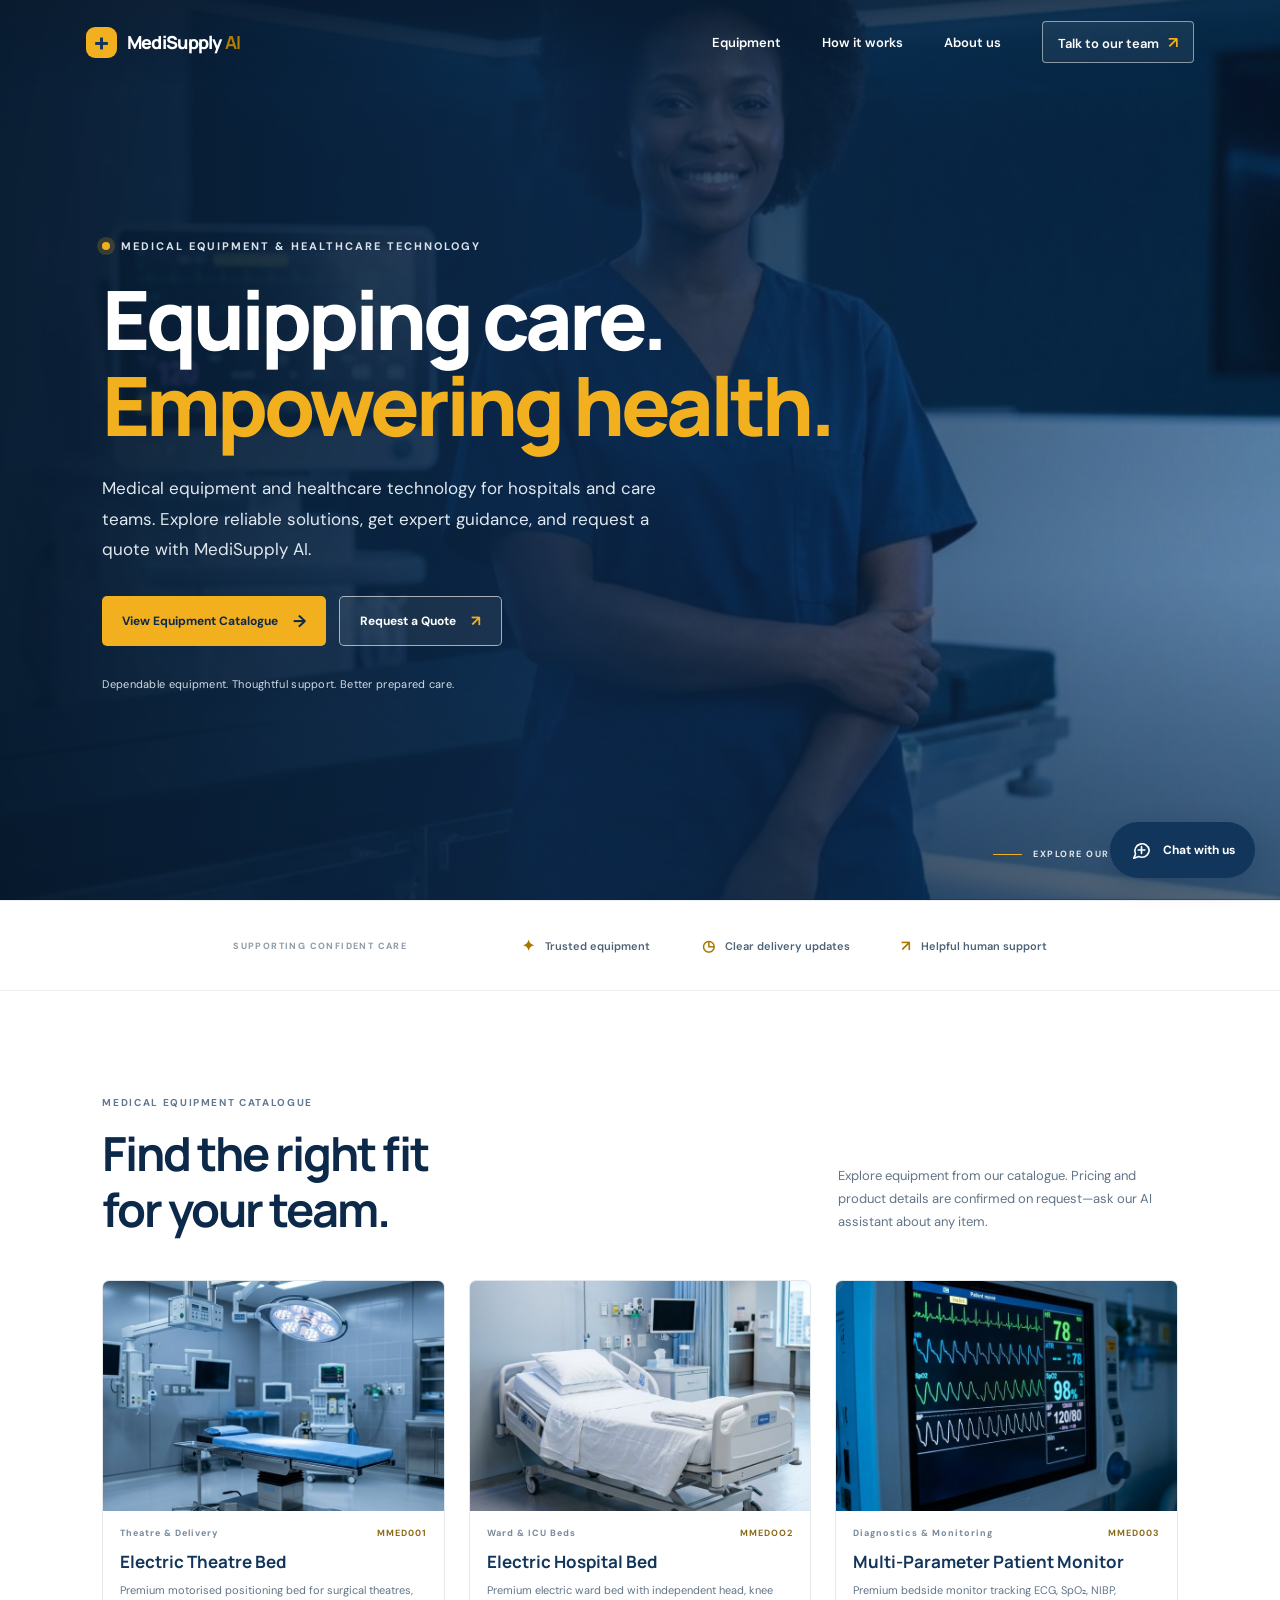
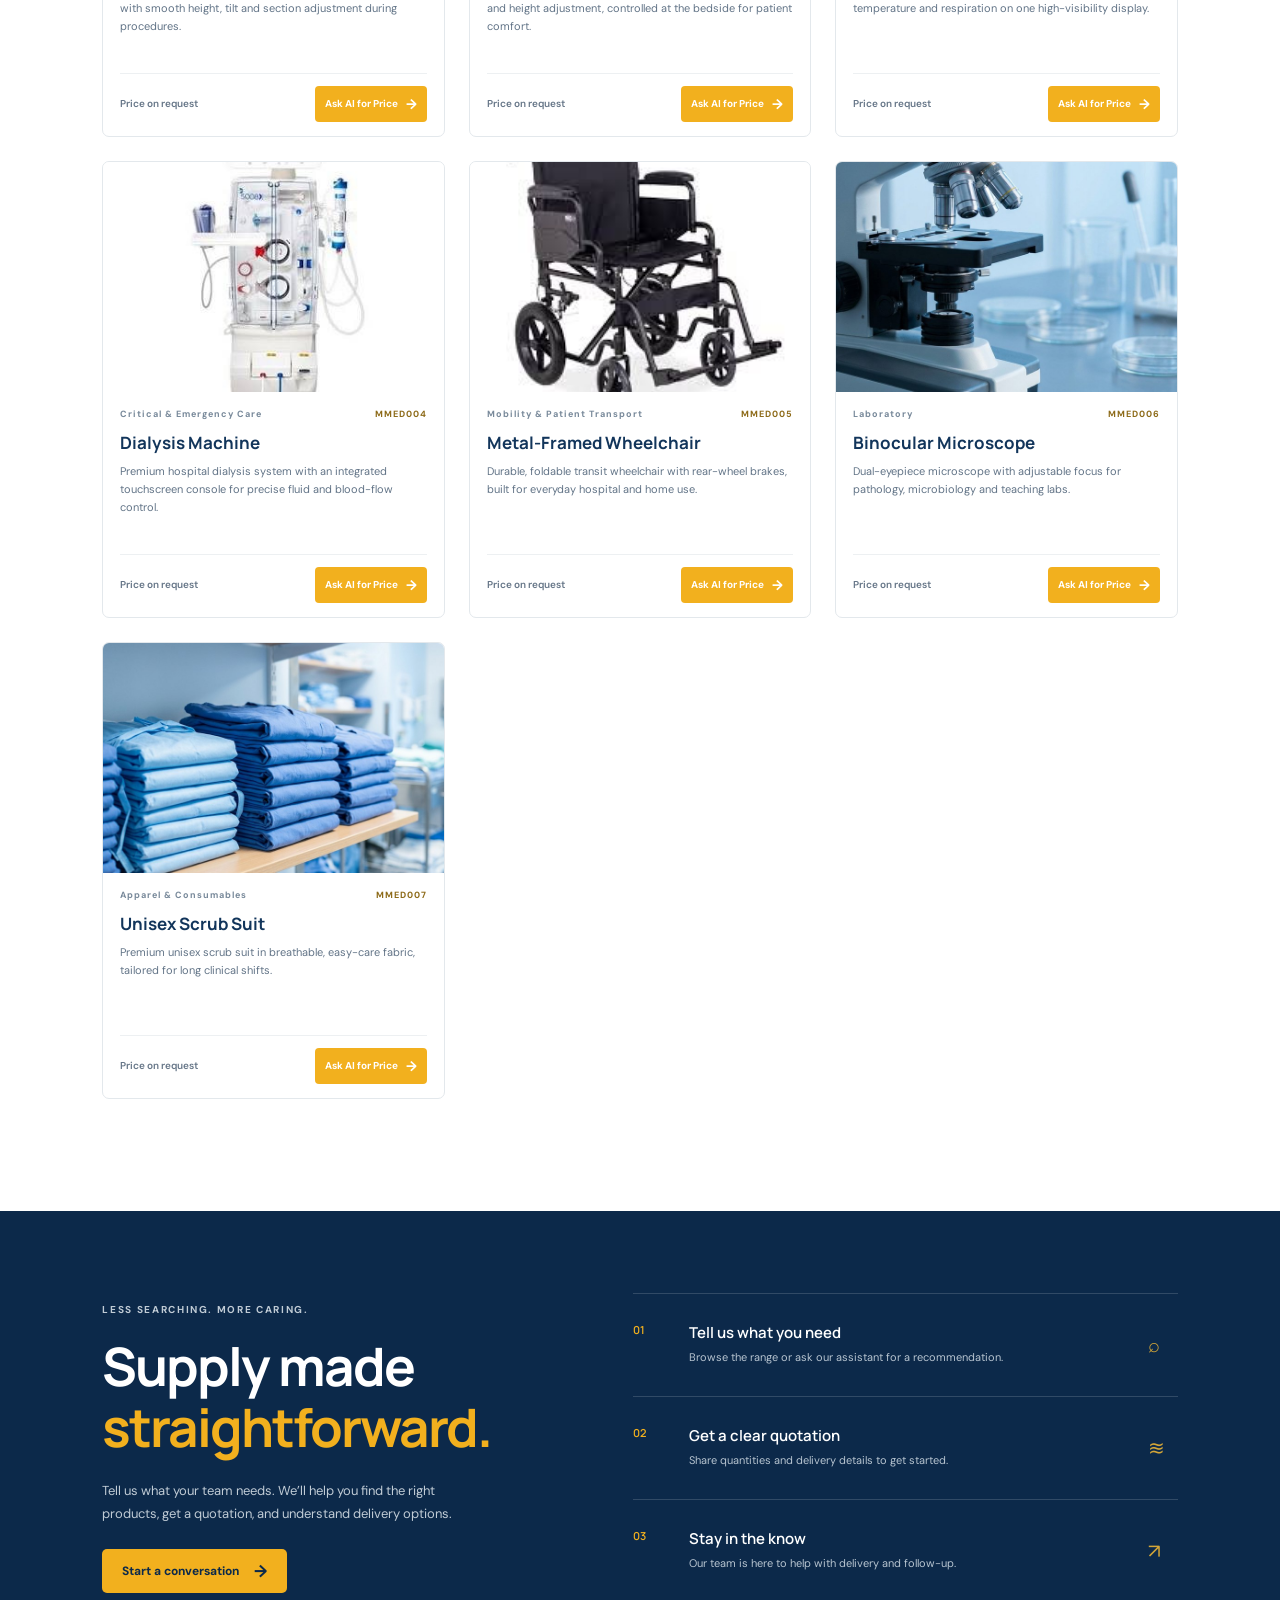
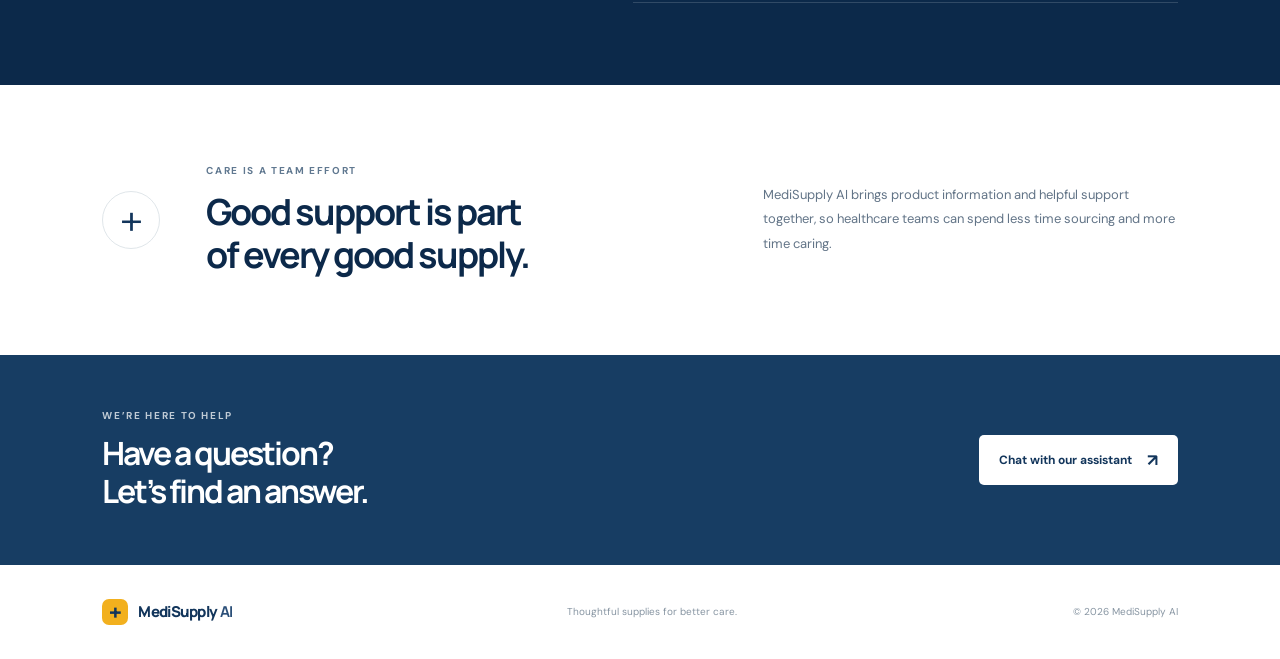
==== index.html @ 32a1d906 "Publish MediSupply AI website Co-authored-by: Copilot <223556219+Copilot@users.noreply.github.com>" ====
<!doctype html>
<html lang="en">
<head>
  <meta charset="utf-8">
  <meta name="viewport" content="width=device-width, initial-scale=1">
  <meta name="theme-color" content="#12355b">
  <meta name="description" content="Medical equipment and healthcare technology for hospitals and care teams. Explore our catalogue or ask MediSupply AI for a quote.">
  <title>MediSupply AI | Medical supplies, made simple</title>
  <link rel="stylesheet" href="styles.css">
  <script src="site.js" defer></script>
</head>
<body>
  <header class="site-header">
    <a class="wordmark" href="#home" aria-label="MediSupply AI home">
      <span class="brand-mark" aria-hidden="true">+</span>
      <span>MediSupply <strong>AI</strong></span>
    </a>
    <button class="menu-toggle" type="button" aria-expanded="false" aria-controls="primary-nav" aria-label="Open navigation">
      <span></span><span></span><span></span>
    </button>
    <nav class="site-nav" id="primary-nav" aria-label="Main navigation">
      <a href="#equipment">Equipment</a>
      <a href="#how-it-works">How it works</a>
      <a href="#about">About us</a>
      <button class="nav-contact" type="button" data-open-chat>Talk to our team <span aria-hidden="true">↗</span></button>
    </nav>
  </header>

  <main>
    <section class="hero" id="home">
      <div class="hero-media" aria-hidden="true">
        <img src="medisupply-image%2010.jpg" alt="" fetchpriority="high">
      </div>
      <div class="hero-copy">
        <p class="eyebrow"><span class="status-dot"></span> MEDICAL EQUIPMENT &amp; HEALTHCARE TECHNOLOGY</p>
        <h1>Equipping care.<br><span>Empowering health.</span></h1>
        <p class="hero-description">Medical equipment and healthcare technology for hospitals and care teams. Explore reliable solutions, get expert guidance, and request a quote with MediSupply AI.</p>
        <div class="hero-actions">
          <a class="button button-primary" href="#equipment">View Equipment Catalogue <span aria-hidden="true">→</span></a>
          <button class="button button-quiet" type="button" data-open-chat>Request a Quote <span aria-hidden="true">↗</span></button>
        </div>
        <p class="hero-note">Dependable equipment. Thoughtful support. Better prepared care.</p>
      </div>
      <a class="hero-scroll" href="#equipment"><span></span> EXPLORE OUR CATALOGUE</a>
    </section>

    <section class="trust-strip" aria-label="Our service">
      <p>SUPPORTING CONFIDENT CARE</p>
      <div class="trust-items">
        <span><i aria-hidden="true">✦</i> Trusted equipment</span>
        <span><i aria-hidden="true">◷</i> Clear delivery updates</span>
        <span><i aria-hidden="true">↗</i> Helpful human support</span>
      </div>
    </section>

    <section class="section equipment-section" id="equipment">
      <div class="section-heading">
        <div>
          <p class="eyebrow">MEDICAL EQUIPMENT CATALOGUE</p>
          <h2>Find the right fit<br>for your team.</h2>
        </div>
        <p class="section-intro">Explore equipment from our catalogue. Pricing and product details are confirmed on request—ask our AI assistant about any item.</p>
      </div>
      <div class="product-grid">
        <article class="product-card">
          <button class="product-image-button" type="button" data-product-id="MMED001" data-product-name="Electric Theatre Bed" aria-label="Ask about Electric Theatre Bed">
            <img src="medisupply-image%201.jpg" alt="Electric theatre bed in an operating room beneath surgical lighting" loading="lazy">
            <span class="product-image-hint">Ask about this item <span aria-hidden="true">↗</span></span>
          </button>
          <div class="product-card-content">
            <div class="product-meta"><span>Theatre &amp; Delivery</span><span>MMED001</span></div>
            <h3><button class="product-title-button" type="button" data-product-id="MMED001" data-product-name="Electric Theatre Bed">Electric Theatre Bed</button></h3>
            <p>Premium motorised positioning bed for surgical theatres, with smooth height, tilt and section adjustment during procedures.</p>
            <div class="product-card-footer"><span class="price-status">Price on request</span><button class="ask-price-button" type="button" data-product-id="MMED001" data-product-name="Electric Theatre Bed">Ask AI for Price <span aria-hidden="true">→</span></button></div>
          </div>
        </article>
        <article class="product-card">
          <button class="product-image-button" type="button" data-product-id="MMEDOO2" data-product-name="Electric Hospital Bed" aria-label="Ask about Electric Hospital Bed">
            <img src="medisupply-image%202.jpg" alt="Hospital bed with mattress, raised side rails, and casters" loading="lazy">
            <span class="product-image-hint">Ask about this item <span aria-hidden="true">↗</span></span>
          </button>
          <div class="product-card-content">
            <div class="product-meta"><span>Ward &amp; ICU Beds</span><span>MMEDOO2</span></div>
            <h3><button class="product-title-button" type="button" data-product-id="MMEDOO2" data-product-name="Electric Hospital Bed">Electric Hospital Bed</button></h3>
            <p>Premium electric ward bed with independent head, knee and height adjustment, controlled at the bedside for patient comfort.</p>
            <div class="product-card-footer"><span class="price-status">Price on request</span><button class="ask-price-button" type="button" data-product-id="MMEDOO2" data-product-name="Electric Hospital Bed">Ask AI for Price <span aria-hidden="true">→</span></button></div>
          </div>
        </article>
        <article class="product-card">
          <button class="product-image-button" type="button" data-product-id="MMED003" data-product-name="Multi-Parameter Patient Monitor" aria-label="Ask about Multi-Parameter Patient Monitor">
            <img src="medisupply-image%203.jpg" alt="Patient monitor displaying heart rate, oxygen saturation, and blood pressure waveforms" loading="lazy">
            <span class="product-image-hint">Ask about this item <span aria-hidden="true">↗</span></span>
          </button>
          <div class="product-card-content">
            <div class="product-meta"><span>Diagnostics &amp; Monitoring</span><span>MMED003</span></div>
            <h3><button class="product-title-button" type="button" data-product-id="MMED003" data-product-name="Multi-Parameter Patient Monitor">Multi-Parameter Patient Monitor</button></h3>
            <p>Premium bedside monitor tracking ECG, SpO₂, NIBP, temperature and respiration on one high-visibility display.</p>
            <div class="product-card-footer"><span class="price-status">Price on request</span><button class="ask-price-button" type="button" data-product-id="MMED003" data-product-name="Multi-Parameter Patient Monitor">Ask AI for Price <span aria-hidden="true">→</span></button></div>
          </div>
        </article>
        <article class="product-card">
          <button class="product-image-button" type="button" data-product-id="MMED004" data-product-name="Dialysis Machine" aria-label="Ask about Dialysis Machine">
            <img src="medisupply-image%208.jpg" alt="Hospital dialysis machine with an integrated touchscreen console" loading="lazy">
            <span class="product-image-hint">Ask about this item <span aria-hidden="true">↗</span></span>
          </button>
          <div class="product-card-content">
            <div class="product-meta"><span>Critical &amp; Emergency Care</span><span>MMED004</span></div>
            <h3><button class="product-title-button" type="button" data-product-id="MMED004" data-product-name="Dialysis Machine">Dialysis Machine</button></h3>
            <p>Premium hospital dialysis system with an integrated touchscreen console for precise fluid and blood-flow control.</p>
            <div class="product-card-footer"><span class="price-status">Price on request</span><button class="ask-price-button" type="button" data-product-id="MMED004" data-product-name="Dialysis Machine">Ask AI for Price <span aria-hidden="true">→</span></button></div>
          </div>
        </article>
        <article class="product-card">
          <button class="product-image-button" type="button" data-product-id="MMED005" data-product-name="Metal-Framed Wheelchair" aria-label="Ask about Metal-Framed Wheelchair">
            <img src="medisupply-image%209.jpg" alt="Foldable transit wheelchair with metal frame, rear wheels, brakes, and footrests" loading="lazy">
            <span class="product-image-hint">Ask about this item <span aria-hidden="true">↗</span></span>
          </button>
          <div class="product-card-content">
            <div class="product-meta"><span>Mobility &amp; Patient Transport</span><span>MMED005</span></div>
            <h3><button class="product-title-button" type="button" data-product-id="MMED005" data-product-name="Metal-Framed Wheelchair">Metal-Framed Wheelchair</button></h3>
            <p>Durable, foldable transit wheelchair with rear-wheel brakes, built for everyday hospital and home use.</p>
            <div class="product-card-footer"><span class="price-status">Price on request</span><button class="ask-price-button" type="button" data-product-id="MMED005" data-product-name="Metal-Framed Wheelchair">Ask AI for Price <span aria-hidden="true">→</span></button></div>
          </div>
        </article>
        <article class="product-card">
          <button class="product-image-button" type="button" data-product-id="MMED006" data-product-name="Binocular Microscope" aria-label="Ask about Binocular Microscope">
            <img src="medisupply-image%206.jpg" alt="Binocular laboratory microscope with dual eyepieces and adjustable focus" loading="lazy">
            <span class="product-image-hint">Ask about this item <span aria-hidden="true">↗</span></span>
          </button>
          <div class="product-card-content">
            <div class="product-meta"><span>Laboratory</span><span>MMED006</span></div>
            <h3><button class="product-title-button" type="button" data-product-id="MMED006" data-product-name="Binocular Microscope">Binocular Microscope</button></h3>
            <p>Dual-eyepiece microscope with adjustable focus for pathology, microbiology and teaching labs.</p>
            <div class="product-card-footer"><span class="price-status">Price on request</span><button class="ask-price-button" type="button" data-product-id="MMED006" data-product-name="Binocular Microscope">Ask AI for Price <span aria-hidden="true">→</span></button></div>
          </div>
        </article>
        <article class="product-card">
          <button class="product-image-button" type="button" data-product-id="MMED007" data-product-name="Unisex Scrub Suit" aria-label="Ask about Unisex Scrub Suit">
            <img src="medisupply-image%207.jpg" alt="Stacks of folded blue medical textiles; exact textile type is not identifiable" loading="lazy">
            <span class="product-image-hint">Ask about this item <span aria-hidden="true">↗</span></span>
          </button>
          <div class="product-card-content">
            <div class="product-meta"><span>Apparel &amp; Consumables</span><span>MMED007</span></div>
            <h3><button class="product-title-button" type="button" data-product-id="MMED007" data-product-name="Unisex Scrub Suit">Unisex Scrub Suit</button></h3>
            <p>Premium unisex scrub suit in breathable, easy-care fabric, tailored for long clinical shifts.</p>
            <div class="product-card-footer"><span class="price-status">Price on request</span><button class="ask-price-button" type="button" data-product-id="MMED007" data-product-name="Unisex Scrub Suit">Ask AI for Price <span aria-hidden="true">→</span></button></div>
          </div>
        </article>
      </div>
    </section>

    <section class="how-section" id="how-it-works">
      <div class="how-inner">
        <div class="how-copy">
          <p class="eyebrow eyebrow-light">LESS SEARCHING. MORE CARING.</p>
          <h2>Supply made<br><span>straightforward.</span></h2>
          <p>Tell us what your team needs. We’ll help you find the right products, get a quotation, and understand delivery options.</p>
          <button class="button button-light" type="button" data-open-chat>Start a conversation <span aria-hidden="true">→</span></button>
        </div>
        <div class="steps" aria-label="How ordering works">
          <article class="step"><span>01</span><div><h3>Tell us what you need</h3><p>Browse the range or ask our assistant for a recommendation.</p></div><i aria-hidden="true">⌕</i></article>
          <article class="step"><span>02</span><div><h3>Get a clear quotation</h3><p>Share quantities and delivery details to get started.</p></div><i aria-hidden="true">≋</i></article>
          <article class="step"><span>03</span><div><h3>Stay in the know</h3><p>Our team is here to help with delivery and follow-up.</p></div><i aria-hidden="true">↗</i></article>
        </div>
      </div>
    </section>

    <section class="about-section" id="about">
      <div class="about-symbol" aria-hidden="true"><span>+</span></div>
      <div><p class="eyebrow">CARE IS A TEAM EFFORT</p><h2>Good support is part<br>of every good supply.</h2></div>
      <p class="about-text">MediSupply AI brings product information and helpful support together, so healthcare teams can spend less time sourcing and more time caring.</p>
    </section>

    <section class="contact-banner" id="contact">
      <div><p class="eyebrow eyebrow-light">WE’RE HERE TO HELP</p><h2>Have a question?<br>Let’s find an answer.</h2></div>
      <button class="button button-contact" type="button" data-open-chat>Chat with our assistant <span aria-hidden="true">↗</span></button>
    </section>
  </main>

  <footer class="site-footer">
    <a class="wordmark footer-wordmark" href="#home"><span class="brand-mark" aria-hidden="true">+</span><span>MediSupply <strong>AI</strong></span></a>
    <p>Thoughtful supplies for better care.</p>
    <span>© <span id="year"></span> MediSupply AI</span>
  </footer>

  <div class="chat-overlay" id="chat-panel" aria-hidden="true" inert>
    <div class="chat-backdrop" data-chat-backdrop></div>
    <section class="chat-dialog" role="dialog" aria-modal="true" aria-label="MediSupply AI chat">
      <div class="chat-overlay-header">
        <span class="chat-overlay-title">MediSupply AI assistant</span>
        <button class="chat-overlay-close" id="chat-close" type="button" aria-label="Close chat and return to the website">Close chat <span aria-hidden="true">×</span></button>
      </div>
      <iframe class="chat-frame" id="chat-frame" src="chatbot.html" title="MediSupply AI customer-service chat" allow="clipboard-read; clipboard-write"></iframe>
    </div>
  </div>
  <button class="chat-launcher" id="chat-launcher" type="button" aria-expanded="false" aria-controls="chat-panel" aria-label="Open chat with MediSupply AI">
    <svg class="launcher-chat-icon" viewBox="0 0 24 24" aria-hidden="true"><path d="M20 11.5a7.5 7.5 0 0 1-7.5 7.5 8 8 0 0 1-3.4-.76L4 20l1.76-4.34A7.5 7.5 0 1 1 20 11.5Z"/><path d="M8.5 11.5h7M12 8v7"/></svg>
    <svg class="launcher-close-icon" viewBox="0 0 24 24" aria-hidden="true"><path d="m6 6 12 12M18 6 6 18"/></svg>
    <span class="launcher-label">Chat with us</span>
  </button>
</body>
</html>
---- styles.css ----
@import url('https://fonts.googleapis.com/css2?family=DM+Sans:wght@400;500;600;700&family=Manrope:wght@400;500;600;700;800&display=swap');

:root {
  color-scheme: light;
  --navy: #12355B;
  --navy-deep: #0c294a;
  --navy-soft: #2B4F78;
  --amber: #F2B01E;
  --paper: #fff;
  --mist: #EDF1F4;
  --line: #dce3e9;
  --body: #1B2733;
  --muted: #627487;
  --display: "Manrope", "Segoe UI", sans-serif;
  --text: "DM Sans", "Segoe UI", sans-serif;
}

* { box-sizing: border-box; }
html { scroll-behavior: smooth; scroll-padding-top: 84px; }
body { margin: 0; color: var(--body); background: var(--paper); font-family: var(--text); -webkit-font-smoothing: antialiased; }
button, a { -webkit-tap-highlight-color: transparent; }
a { color: inherit; text-decoration: none; }
button { font: inherit; }

.site-header { position: absolute; top: 0; right: 0; left: 0; z-index: 4; height: 84px; padding: 0 max(6.7vw, calc((100vw - 1280px) / 2)); display: flex; align-items: center; justify-content: space-between; gap: 30px; background: linear-gradient(180deg, #07182b91, transparent); }
.wordmark { display: inline-flex; align-items: center; gap: 10px; color: #fff; font: 800 18px var(--display); letter-spacing: -.7px; white-space: nowrap; }
.wordmark strong { color: #b57d00; }
.brand-mark { width: 31px; height: 31px; display: grid; place-items: center; border-radius: 9px; color: var(--navy); background: var(--amber); font: 700 26px/1 var(--text); }
.site-nav { display: flex; align-items: center; gap: clamp(24px, 3.2vw, 48px); color: #fff; font-size: 13px; font-weight: 600; }
.site-nav a { transition: color .18s ease; }
.site-nav a:hover, .site-nav button:hover { color: var(--amber); }
.site-nav .nav-contact { min-height: 42px; padding: 0 15px; border: 1px solid #ffffff80; border-radius: 4px; color: #fff; background: #ffffff10; font: inherit; cursor: pointer; transition: background .18s ease, color .18s ease; }
.nav-contact span { margin-left: 6px; color: var(--amber); font-size: 16px; }
.menu-toggle { display: none; }

.hero { position: relative; isolation: isolate; min-height: 650px; height: min(900px, 100svh); display: flex; align-items: center; padding: 120px max(8vw, calc((100vw - 1180px) / 2)) 90px; overflow: hidden; background: var(--navy-deep); }
.hero::after { position: absolute; z-index: -1; inset: 0; background: linear-gradient(90deg, #07192df2 0%, #0c294ad9 43%, #0c294a5c 100%), linear-gradient(0deg, #07192d80 0%, transparent 36%, #07192d40 100%); content: ""; }
.hero-media { position: absolute; z-index: -2; inset: 0; overflow: hidden; }
.hero-media img { width: 100%; height: 100%; display: block; object-fit: cover; object-position: center 43%; animation: heroImageDrift 24s ease-in-out infinite alternate; will-change: transform; }
.hero-copy { max-width: 760px; position: relative; z-index: 1; color: #fff; }
.eyebrow { margin: 0 0 20px; color: #607890; font-size: 10px; font-weight: 700; letter-spacing: 1.65px; }
.hero .eyebrow { display: flex; align-items: center; gap: 11px; margin-bottom: 23px; color: #d7e2eb; font-size: 11px; letter-spacing: 2px; animation: heroTextReveal .7s .08s both; }
.status-dot { display: inline-block; width: 8px; height: 8px; flex: 0 0 8px; border-radius: 50%; background: var(--amber); box-shadow: 0 0 0 5px #f2b01e30; }
h1, h2, h3, p { margin-top: 0; }
.hero h1 { margin: 0; color: #fff; font: 800 clamp(48px, 6.4vw, 86px)/1.05 var(--display); letter-spacing: -4px; text-wrap: balance; animation: heroTextReveal .85s .22s both; }
.hero h1 span { color: var(--amber); }
.hero-description { max-width: 590px; margin: 25px 0 31px; color: #e0e8ef; font-size: clamp(14px, 1.4vw, 17px); line-height: 1.8; animation: heroTextReveal .8s .42s both; }
.hero-actions { display: flex; align-items: center; flex-wrap: wrap; gap: 13px; }
.hero .hero-actions .button-primary { animation: heroTextReveal .7s .62s both; }
.hero .hero-actions .button-quiet { animation: heroTextReveal .7s .76s both; }
.button { min-height: 50px; display: inline-flex; justify-content: center; align-items: center; gap: 15px; padding: 0 20px; border: 0; border-radius: 5px; cursor: pointer; font-size: 12px; font-weight: 700; transition: transform .18s ease, background .18s ease, border-color .18s ease; }
.button:hover { transform: translateY(-2px); }
.button-primary { background: var(--amber); color: var(--navy-deep); }
.button-primary:hover { background: #ffc944; }
.button-primary span, .button-light span, .button-contact span { font-size: 17px; }
.button-quiet { border: 1px solid #ffffff9c; color: #fff; background: #ffffff12; }
.button-quiet:hover { border-color: #fff; background: #ffffff24; }
.button-quiet span { color: var(--amber); font-size: 15px; }
.hero-note { margin: 31px 0 0; color: #d2dce5; font-size: 11px; letter-spacing: .3px; animation: heroTextReveal .8s .8s both; }
.hero-scroll { position: absolute; right: max(8vw, calc((100vw - 1180px) / 2)); bottom: 40px; z-index: 1; display: inline-flex; align-items: center; gap: 11px; color: #e1e9ef; font-size: 9px; font-weight: 700; letter-spacing: 1.5px; }
.hero-scroll span { width: 29px; height: 1px; background: var(--amber); }
@keyframes heroImageDrift { from { transform: scale(1.015) translate3d(-.2%, 0, 0); } to { transform: scale(1.075) translate3d(.4%, -1%, 0); } }
@keyframes heroTextReveal { from { opacity: 0; transform: translateY(20px); } to { opacity: 1; transform: translateY(0); } }

.hero-art { min-height: 410px; position: relative; display: grid; place-items: center; }
.art-wash { position: absolute; width: min(390px, 90%); aspect-ratio: 1; border-radius: 50%; background: radial-gradient(circle at 48% 47%, #fff 0 25%, #f1f5f7 25% 63%, #e8eef2 64% 64.5%, transparent 65%); }
.orbit { position: absolute; width: 345px; height: 345px; border: 1px solid #e0e7eb; border-radius: 50%; }
.orbit-one { transform: scaleX(.55) rotate(34deg); }
.orbit-two { transform: scaleX(.55) rotate(-34deg); }
.cross-emblem { width: 174px; height: 174px; display: grid; place-items: center; border: 1px solid #e5ebee; border-radius: 50%; background: linear-gradient(145deg, #fff, #f7f9fa); box-shadow: 0 24px 55px #18395713, inset 0 0 0 12px #fff; color: var(--navy); }
.cross-emblem::before, .cross-emblem::after { position: absolute; content: ""; background: var(--amber); border-radius: 3px; }
.cross-emblem::before { width: 65px; height: 17px; }
.cross-emblem::after { width: 17px; height: 65px; }
.cross-emblem span { position: relative; z-index: 1; color: transparent; font-size: 0; }
.supply-card { position: absolute; z-index: 1; display: flex; align-items: center; gap: 11px; padding: 13px 15px; border: 1px solid #e9edf0; border-radius: 8px; background: #fff; box-shadow: 0 10px 26px #1736530e; }
.card-top { top: 62px; right: 3px; }
.card-bottom { bottom: 66px; left: -11px; }
.supply-card strong, .supply-card small { display: block; }
.supply-card strong { color: #2b4359; font-size: 11px; }
.supply-card small { margin-top: 4px; color: #8391a0; font-size: 9px; }
.mini-icon { width: 35px; height: 35px; display: grid; place-items: center; border-radius: 7px; font-size: 20px; }
.monitor-icon { color: #fff; background: var(--navy); }
.supply-icon { color: #896000; background: #fff3d4; }
.art-caption { position: absolute; bottom: 8px; left: 50%; display: flex; align-items: center; gap: 9px; transform: translateX(-50%); white-space: nowrap; color: #8795a2; font-size: 10px; }
.caption-line { width: 17px; height: 1px; background: #d7a32a; }

.trust-strip { min-height: 91px; display: flex; align-items: center; justify-content: center; gap: 9vw; padding: 18px 5vw; border-top: 1px solid #edf0f3; border-bottom: 1px solid #edf0f3; background: #fff; }
.trust-strip > p { margin: 0; color: #8d9aa7; font-size: 9px; font-weight: 700; letter-spacing: 1.4px; }
.trust-items { display: flex; align-items: center; gap: clamp(24px, 4vw, 60px); color: #4e6276; font-size: 11px; font-weight: 600; }
.trust-items span { white-space: nowrap; }
.trust-items i { margin-right: 7px; color: #a97400; font-style: normal; font-size: 15px; vertical-align: -1px; }

.section { padding: 105px max(8vw, calc((100vw - 1160px) / 2)) 112px; }
.section-heading { display: flex; align-items: end; justify-content: space-between; gap: 40px; margin-bottom: 42px; }
.section-heading .eyebrow { margin-bottom: 16px; }
.section h2, .about-section h2, .contact-banner h2 { margin: 0; color: var(--navy-deep); font: 700 clamp(34px, 4vw, 47px)/1.2 var(--display); letter-spacing: -2px; }
.section-intro { max-width: 340px; margin: 0 0 4px; color: var(--muted); font-size: 13px; line-height: 1.8; }
.product-grid { display: grid; grid-template-columns: repeat(3, minmax(0, 1fr)); gap: 24px; }
.product-card { min-width: 0; overflow: hidden; border: 1px solid #e3e8ec; border-radius: 7px; background: #fff; transition: box-shadow .2s ease, transform .2s ease; }
.product-card:hover { transform: translateY(-3px); box-shadow: 0 12px 30px #15345113; }
.product-image-button { width: 100%; aspect-ratio: 1.48; display: block; position: relative; overflow: hidden; padding: 0; border: 0; background: var(--mist); cursor: pointer; }
.product-image-button img { width: 100%; height: 100%; display: block; object-fit: cover; transition: transform .3s ease; }
.product-image-button:hover img, .product-image-button:focus-visible img { transform: scale(1.035); }
.product-image-button:focus-visible, .product-title-button:focus-visible, .ask-price-button:focus-visible { outline: 3px solid var(--amber); outline-offset: -3px; }
.product-image-hint { position: absolute; right: 10px; bottom: 10px; display: inline-flex; align-items: center; gap: 8px; padding: 8px 10px; border-radius: 4px; color: #fff; background: #12355be8; font-size: 10px; font-weight: 700; opacity: 0; transform: translateY(3px); transition: opacity .18s ease, transform .18s ease; }
.product-image-hint span { color: var(--amber); font-size: 14px; }
.product-image-button:hover .product-image-hint, .product-image-button:focus-visible .product-image-hint { opacity: 1; transform: translateY(0); }
.product-card-content { display: flex; min-height: 225px; flex-direction: column; padding: 16px 17px 14px; }
.product-meta { display: flex; justify-content: space-between; gap: 8px; color: #78899a; font-size: 9px; font-weight: 700; letter-spacing: 1px; }
.product-meta span:last-child { color: #8d6a18; white-space: nowrap; }
.product-card h3 { margin: 12px 0 7px; color: var(--navy); font: 700 17px/1.35 var(--display); letter-spacing: -.3px; }
.product-title-button { padding: 0; border: 0; color: inherit; background: transparent; text-align: left; font: inherit; cursor: pointer; }
.product-title-button:hover { text-decoration: underline; text-decoration-color: #d4a638; text-underline-offset: 3px; }
.product-card-content > p { margin: 0 0 16px; color: var(--muted); font-size: 11px; line-height: 1.65; }
.product-card-footer { display: flex; align-items: center; justify-content: space-between; gap: 8px; margin-top: auto; padding-top: 12px; border-top: 1px solid #edf0f2; }
.price-status { color: #657587; font-size: 10px; font-weight: 600; }
.ask-price-button { display: inline-flex; align-items: center; gap: 8px; padding: 9px 10px; border: 0; border-radius: 4px; color: #FFFFFF; background: var(--amber); font-size: 10px; font-weight: 700; white-space: nowrap; cursor: pointer; transition: background-color .2s ease, color .2s ease; }
.ask-price-button:hover { color: #FFFFFF; background: var(--navy-soft); }
.ask-price-button span { font-size: 14px; }
.category-grid { display: grid; grid-template-columns: repeat(3, 1fr); gap: 22px; }
.category-card { min-width: 0; }
.category-art { height: 240px; position: relative; display: grid; place-items: center; overflow: hidden; border-radius: 6px; background: #f0f4f6; }
.art-monitor { background: linear-gradient(145deg, #edf2f5, #e5edf1); }
.device-screen { position: relative; z-index: 1; width: 105px; height: 126px; display: flex; flex-direction: column; align-items: center; justify-content: center; border: 8px solid #213b55; border-radius: 9px; background: #fff; box-shadow: 0 15px 20px #15345123; }
.device-screen i { color: #d27b71; font-size: 15px; font-style: normal; }
.device-screen b { margin-top: 4px; color: var(--navy); font: 700 31px var(--display); }
.device-screen small { color: #7e8e9b; font-size: 9px; }
.device-base { position: absolute; width: 130px; height: 13px; margin-top: 144px; border-radius: 40%; background: #50687d; }
.art-diagnostics { background: #f3f3ee; }
.thermometer { position: absolute; width: 15px; height: 106px; border: 3px solid #fff; border-radius: 20px; background: linear-gradient(to top, #e49989 0 41%, #fff 41%); transform: rotate(19deg) translate(-45px, -2px); box-shadow: 0 8px 18px #3d526314; }
.diagnostic-card { width: 85px; height: 89px; display: flex; flex-direction: column; align-items: center; justify-content: center; gap: 6px; border: 5px solid #fff; border-radius: 15px; background: #dfe9e8; color: #416d69; box-shadow: 0 9px 24px #3d526314; transform: rotate(-8deg) translate(34px, -2px); }
.diagnostic-card i { font-style: normal; font-size: 20px; }
.diagnostic-card b { font: 700 17px var(--display); }
.pulse-line { position: absolute; width: 150px; height: 1px; background: #c5d5d2; transform: rotate(-21deg); }
.art-consumables { background: #f4f1ed; }
.glove { position: absolute; width: 65px; height: 104px; border: 1px solid #dae1e2; border-radius: 23px 22px 17px 17px; background: linear-gradient(140deg, #fff, #e9f0ef); box-shadow: 0 12px 25px #283e4c13; }
.glove::before { position: absolute; top: -19px; left: 8px; width: 11px; height: 49px; border-radius: 12px; background: inherit; box-shadow: 13px -4px 0 -1px #f7faf9, 25px 0 0 -1px #f7faf9, 37px 9px 0 -2px #f7faf9, -9px 25px 0 -2px #f7faf9; content: ""; }
.glove-one { transform: rotate(-19deg) translate(-19px, 7px); }
.glove-two { transform: rotate(18deg) translate(31px, -4px); }
.bandage { position: absolute; width: 86px; height: 29px; border: 8px solid #efce9e; border-radius: 18px; background: #fff1dc; transform: rotate(-24deg) translate(9px, 51px); }
.category-meta { display: flex; justify-content: space-between; margin-top: 20px; color: #8795a2; font-size: 9px; font-weight: 700; letter-spacing: 1.1px; }
.category-meta span:last-child { color: #a97400; font-size: 14px; }
.category-card h3 { margin: 12px 0 6px; color: var(--navy); font: 700 19px var(--display); letter-spacing: -.5px; }
.category-card p { margin: 0; color: var(--muted); font-size: 11px; line-height: 1.7; }

.how-section { padding: 82px max(8vw, calc((100vw - 1160px) / 2)); background: var(--navy-deep); color: #fff; }
.how-inner { display: grid; grid-template-columns: .85fr 1.15fr; align-items: center; gap: 10vw; max-width: 1160px; margin: 0 auto; }
.eyebrow-light { color: #c0cbd5; }
.how-copy h2 { margin: 0; font: 700 clamp(37px, 4.5vw, 53px)/1.16 var(--display); letter-spacing: -2px; }
.how-copy h2 span { color: var(--amber); }
.how-copy > p:not(.eyebrow) { max-width: 390px; margin: 20px 0 23px; color: #c0cbd5; font-size: 13px; line-height: 1.8; }
.button-light { min-height: 44px; background: var(--amber); color: var(--navy-deep); }
.button-light:hover { background: #ffc944; }
.steps { border-top: 1px solid #ffffff27; }
.step { min-height: 103px; display: grid; grid-template-columns: 42px 1fr 30px; align-items: center; gap: 14px; border-bottom: 1px solid #ffffff27; }
.step > span { align-self: start; padding-top: 28px; color: #f2b01e; font: 600 11px var(--display); }
.step h3 { margin: 0 0 6px; font: 600 15px var(--display); }
.step p { margin: 0; color: #b7c4d0; font-size: 11px; line-height: 1.6; }
.step > i { color: #d4a638; font-size: 20px; font-style: normal; }

.about-section { min-height: 270px; display: grid; grid-template-columns: 74px 1fr 1fr; align-items: center; gap: 30px; padding: 65px max(8vw, calc((100vw - 1160px) / 2)); }
.about-symbol { width: 58px; height: 58px; display: grid; place-items: center; border: 1px solid #e0e6ea; border-radius: 50%; color: var(--navy); font-size: 42px; font-weight: 300; }
.about-symbol::first-letter { color: #b57d00; }
.about-section .eyebrow { margin-bottom: 13px; }
.about-section h2 { font-size: clamp(27px, 3vw, 36px); }
.about-text { max-width: 415px; margin: 0 0 0 auto; color: var(--muted); font-size: 13px; line-height: 1.9; }
.contact-banner { min-height: 210px; display: flex; align-items: center; justify-content: space-between; gap: 30px; padding: 44px max(8vw, calc((100vw - 1160px) / 2)); background: #173d63; }
.contact-banner .eyebrow { margin-bottom: 12px; }
.contact-banner h2 { color: #fff; font-size: 32px; }
.button-contact { background: #fff; color: var(--navy); }
.button-contact:hover { background: #f2f5f7; }
.site-footer { min-height: 94px; display: flex; align-items: center; justify-content: space-between; gap: 20px; padding: 20px max(8vw, calc((100vw - 1160px) / 2)); color: #8795a2; font-size: 10px; }
.footer-wordmark { color: var(--navy); font-size: 15px; }
.footer-wordmark strong { color: var(--navy-soft); }
.footer-wordmark .brand-mark { width: 26px; height: 26px; border-radius: 7px; font-size: 22px; }
.site-footer p { margin: 0; }
.site-footer > span { white-space: nowrap; }

.chat-launcher { position: fixed; right: 25px; bottom: 22px; z-index: 8; min-height: 56px; display: inline-flex; align-items: center; justify-content: center; gap: 10px; padding: 0 20px; border: 0; border-radius: 30px; color: #fff; background: var(--navy); box-shadow: 0 7px 25px #0c294a38; cursor: pointer; transition: transform .2s ease, background .2s ease; }
.chat-launcher:hover { transform: translateY(-2px); background: #1c4977; }
.chat-launcher svg { width: 23px; height: 23px; fill: none; stroke: currentColor; stroke-linecap: round; stroke-linejoin: round; stroke-width: 1.7; }
.launcher-label { font-size: 12px; font-weight: 700; }
.launcher-close-icon { display: none; }
.chat-launcher[aria-expanded="true"] .launcher-chat-icon { display: none; }
.chat-launcher[aria-expanded="true"] .launcher-close-icon { display: block; }
.chat-overlay { position: fixed; inset: 0; z-index: 10; display: grid; place-items: center; overflow: auto; padding: 5vh 5vw; opacity: 0; visibility: hidden; pointer-events: none; transition: opacity .18s ease, visibility .18s ease; }
.chat-overlay.is-open { opacity: 1; visibility: visible; pointer-events: auto; }
.chat-backdrop { position: absolute; inset: 0; background: #0c223bb8; }
.chat-dialog { position: relative; z-index: 1; width: min(82vw, 1180px); height: min(86vh, 900px); min-height: 360px; display: flex; flex-direction: column; overflow: hidden; border: 1px solid #d5dee6; border-radius: 12px; background: #fff; box-shadow: 0 24px 80px #06192d70; }
.chat-overlay-header { flex: 0 0 58px; display: flex; align-items: center; justify-content: space-between; gap: 16px; padding: 0 22px; color: #fff; background: var(--navy); border-bottom: 3px solid var(--amber); }
.chat-overlay-title { font: 700 14px var(--display); }
.chat-overlay-close { display: inline-flex; align-items: center; gap: 8px; padding: 7px 12px; border: 1px solid #ffffff80; border-radius: 5px; color: #fff; background: transparent; font: 600 12px var(--text); cursor: pointer; }
.chat-overlay-close:hover { background: var(--navy-soft); }
.chat-overlay-close span { font-size: 19px; line-height: 1; }
.chat-frame { flex: 1 1 auto; display: block; width: 100%; min-height: 0; border: 0; }
body.chat-open { overflow: hidden; }
.chat-launcher:focus-visible, .button:focus-visible, a:focus-visible, .menu-toggle:focus-visible { outline: 3px solid #e5aa22; outline-offset: 3px; }

@media (min-width: 1500px) {
  .hero { padding-left: max(10vw, calc((100vw - 1220px) / 2)); padding-right: max(10vw, calc((100vw - 1220px) / 2)); }
}
@media (max-width: 900px) {
  .site-header { padding-right: 5vw; padding-left: 5vw; }
  .hero { padding-right: 7vw; padding-left: 7vw; }
  .trust-strip { gap: 4vw; }
  .trust-items { gap: 22px; }
  .section, .how-section, .about-section, .contact-banner { padding-right: 6vw; padding-left: 6vw; }
  .product-grid { grid-template-columns: repeat(2, minmax(0, 1fr)); gap: 18px; }
  .product-card-content { min-height: 225px; padding-right: 14px; padding-left: 14px; }
}
@media (max-width: 680px) {
  html { scroll-padding-top: 65px; }
  .site-header { height: 66px; padding: 0 20px; }
  .wordmark { font-size: 16px; }
  .brand-mark { width: 28px; height: 28px; font-size: 23px; }
  .menu-toggle { width: 40px; height: 40px; display: flex; flex-direction: column; align-items: center; justify-content: center; gap: 5px; border: 0; border-radius: 5px; background: transparent; }
  .menu-toggle span { width: 19px; height: 2px; border-radius: 2px; background: #fff; }
  .site-nav { position: absolute; top: 65px; right: 0; left: 0; display: none; flex-direction: column; align-items: stretch; gap: 0; padding: 8px 20px 17px; border-bottom: 1px solid #ffffff30; background: #102a47; box-shadow: 0 12px 18px #07192d38; }
  .site-nav.is-open { display: flex; }
  .site-nav a { padding: 12px 4px; }
  .site-nav .nav-contact { align-self: flex-start; margin-top: 8px; }
  .hero { min-height: max(700px, 100svh); height: auto; display: flex; align-items: center; padding: 128px 24px 105px; }
  .hero::after { background: linear-gradient(90deg, #07192de8 0%, #0c294ac7 62%, #0c294a80 100%), linear-gradient(0deg, #07192d8c 0%, transparent 42%, #07192d38 100%); }
  .hero-media img { object-position: 58% center; }
  .hero h1 { max-width: 560px; font-size: clamp(46px, 10.5vw, 68px); letter-spacing: -2.8px; }
  .hero .eyebrow { max-width: 360px; font-size: 9px; line-height: 1.7; letter-spacing: 1.3px; }
  .hero-description { max-width: 510px; margin-top: 21px; font-size: 14px; }
  .hero-note { max-width: 350px; line-height: 1.7; }
  .hero-scroll { right: 24px; bottom: 32px; font-size: 8px; }
  .trust-strip { flex-direction: column; gap: 13px; padding: 19px 16px; }
  .trust-items { flex-wrap: wrap; justify-content: center; gap: 10px 20px; }
  .trust-items span { font-size: 10px; }
  .section { padding: 73px 24px 80px; }
  .section-heading { display: block; margin-bottom: 28px; }
  .section-intro { margin-top: 17px; }
  .product-grid { grid-template-columns: repeat(2, minmax(0, 1fr)); gap: 13px; }
  .product-image-button { aspect-ratio: 1.15; }
  .product-card-content { min-height: 250px; padding: 12px 11px; }
  .product-card h3 { font-size: 15px; }
  .product-card-content > p { font-size: 10px; }
  .product-card-footer { align-items: flex-start; flex-direction: column; }
  .ask-price-button { width: 100%; justify-content: center; }
  .how-section { padding: 68px 24px; }
  .how-inner { grid-template-columns: 1fr; gap: 39px; }
  .how-copy h2 { font-size: 44px; }
  .step { min-height: 96px; grid-template-columns: 33px 1fr 23px; gap: 10px; }
  .step h3 { font-size: 14px; }
  .step p { max-width: 310px; font-size: 10px; }
  .about-section { grid-template-columns: 52px 1fr; gap: 14px; padding: 61px 24px; }
  .about-symbol { width: 43px; height: 43px; font-size: 33px; }
  .about-section h2 { font-size: 28px; }
  .about-section .eyebrow { font-size: 8px; letter-spacing: 1px; }
  .about-text { grid-column: 2; margin: 3px 0 0; }
  .contact-banner { min-height: 230px; align-items: flex-start; flex-direction: column; justify-content: center; padding: 43px 24px; }
  .contact-banner h2 { font-size: 30px; }
  .site-footer { min-height: 115px; display: grid; grid-template-columns: 1fr auto; gap: 5px 10px; padding: 20px 24px; }
  .site-footer p { grid-column: 1; grid-row: 2; }
  .site-footer > span { grid-column: 2; grid-row: 2; }
  .chat-launcher { right: 15px; bottom: 14px; min-height: 52px; padding: 0 17px; }
  .chat-overlay { padding: 3vh 3vw; }
  .chat-dialog { width: 92vw; height: 90vh; min-height: 0; border-radius: 9px; }
  .chat-overlay-header { flex-basis: 54px; padding: 0 15px; }
}
@media (max-width: 370px) {
  .trust-items { gap: 8px 12px; }
  .trust-items span { font-size: 9px; }
}
@media (max-width: 520px) {
  .hero-actions { max-width: 390px; align-items: stretch; flex-direction: column; gap: 10px; }
  .hero-actions .button { width: 100%; justify-content: space-between; }
  .hero-scroll { left: 24px; right: auto; }
}
@media (max-width: 480px) {
  .product-grid { grid-template-columns: 1fr; gap: 17px; }
  .product-image-button { aspect-ratio: 1.55; }
  .product-card-content { min-height: 0; padding: 14px; }
  .product-card-footer { align-items: center; flex-direction: row; }
  .ask-price-button { width: auto; }
}
@media (prefers-reduced-motion: reduce) {
  *, *::before, *::after { scroll-behavior: auto !important; transition-duration: .01ms !important; animation-duration: .01ms !important; }
  .hero-media img, .hero .eyebrow, .hero h1, .hero-description, .hero .hero-actions .button, .hero-note { animation: none; opacity: 1; transform: none; }
}
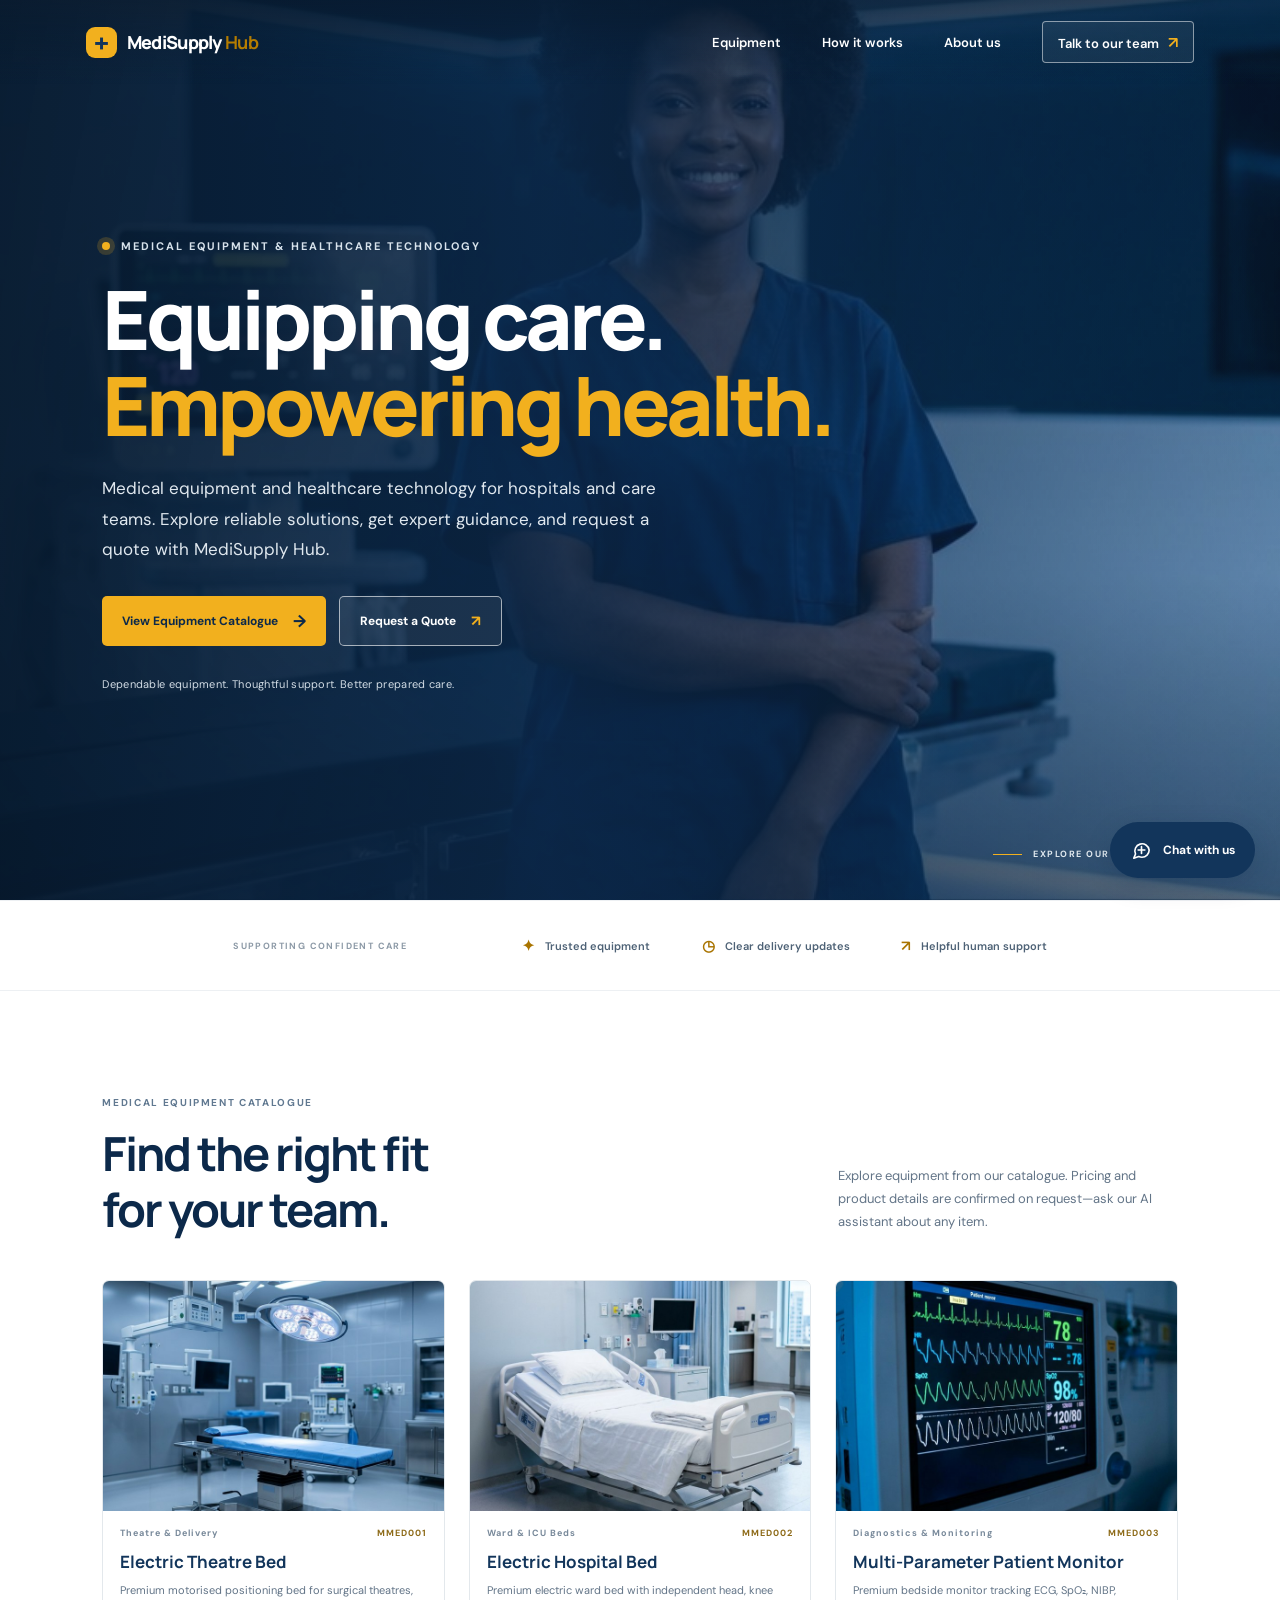
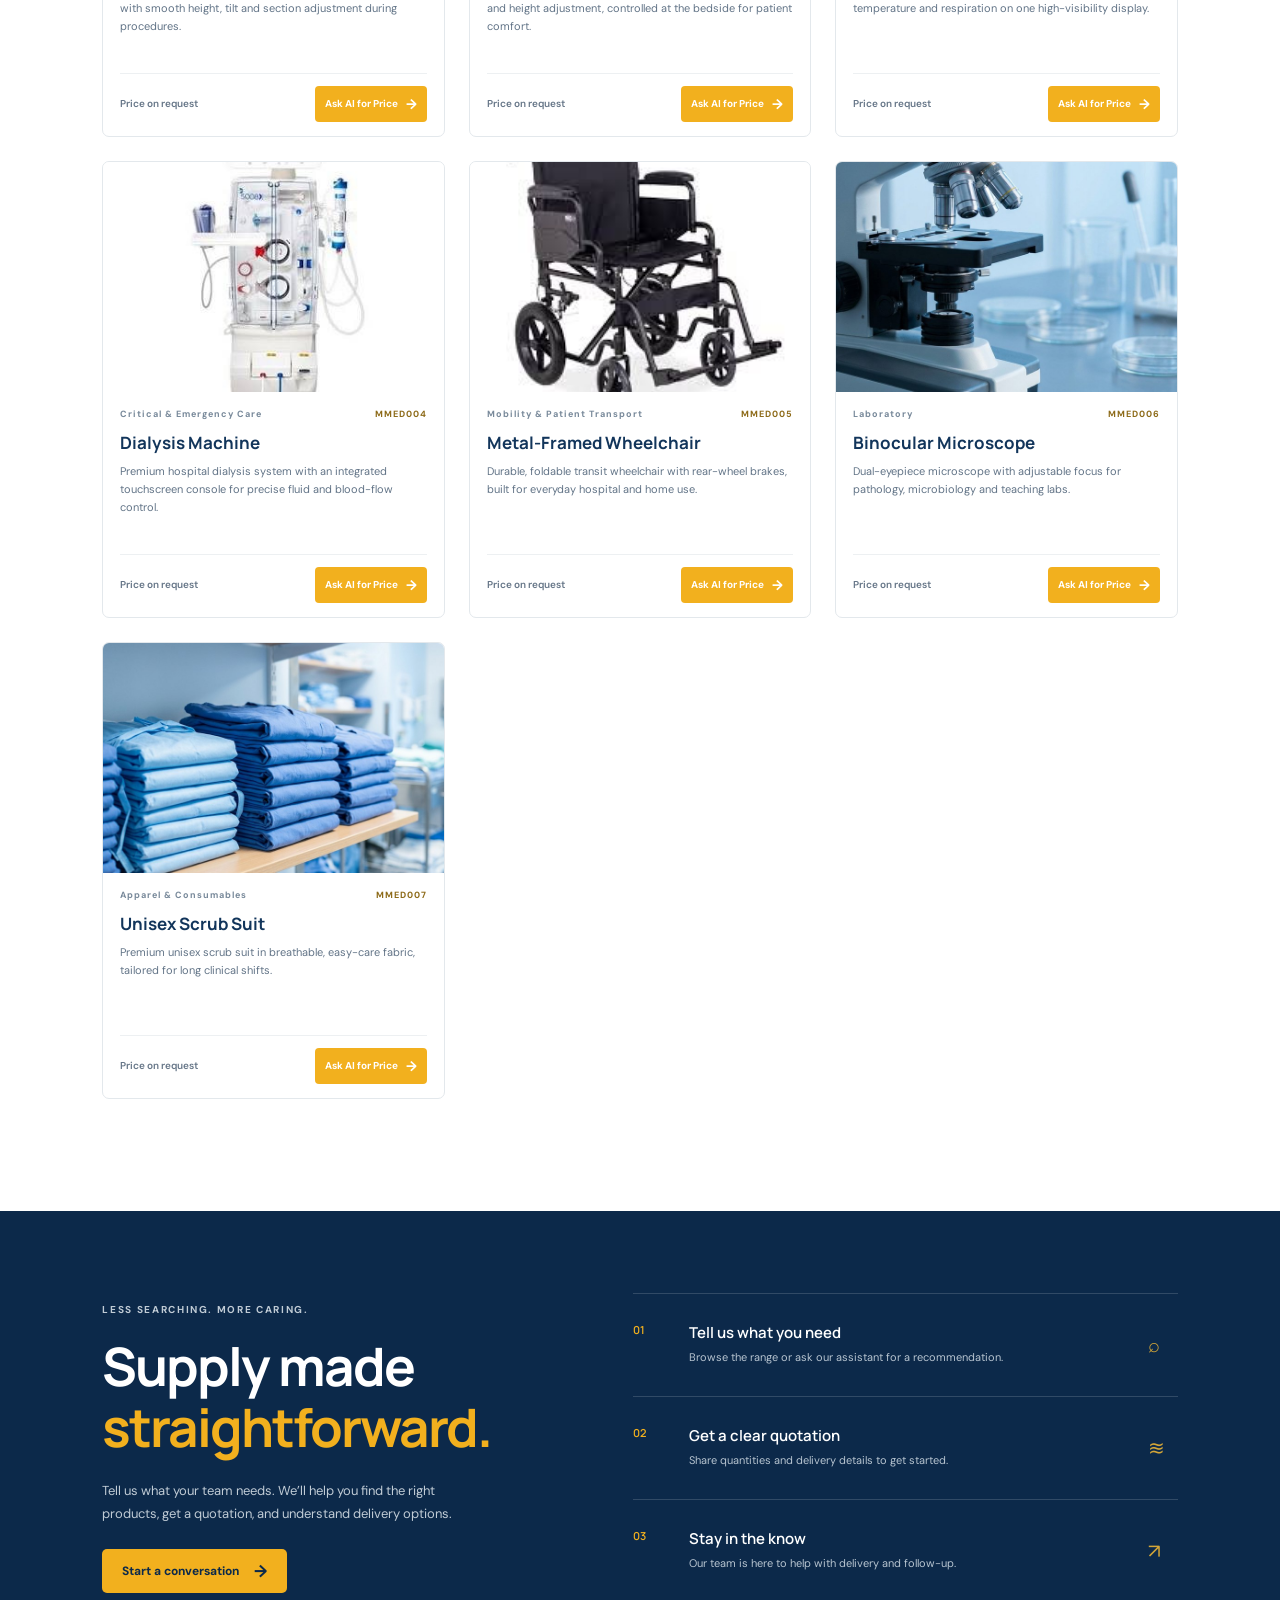
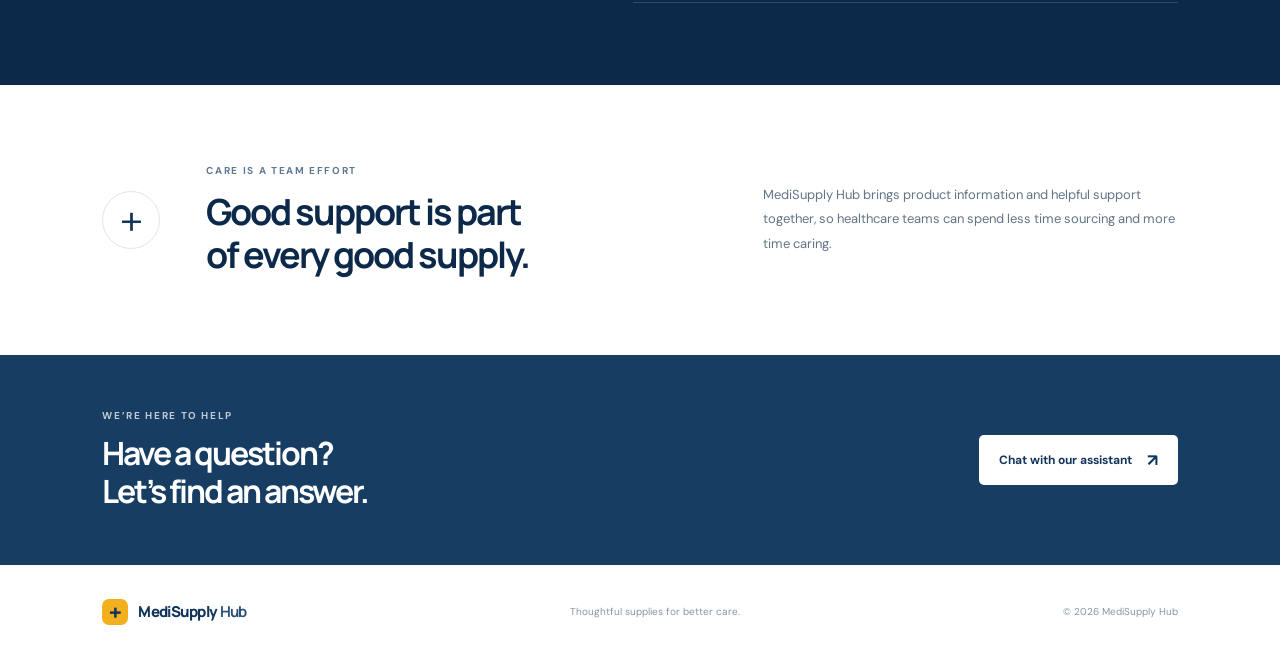
==== commit fa1e0498: "Correct product code and standardize brand Co-authored-by: Copilot <223556219+Copilot@users.noreply." ====
--- a/index.html
+++ b/index.html
@@ -4,16 +4,16 @@
   <meta charset="utf-8">
   <meta name="viewport" content="width=device-width, initial-scale=1">
   <meta name="theme-color" content="#12355b">
-  <meta name="description" content="Medical equipment and healthcare technology for hospitals and care teams. Explore our catalogue or ask MediSupply AI for a quote.">
-  <title>MediSupply AI | Medical supplies, made simple</title>
+  <meta name="description" content="Medical equipment and healthcare technology for hospitals and care teams. Explore our catalogue or ask MediSupply Hub for a quote.">
+  <title>MediSupply Hub | Medical supplies, made simple</title>
   <link rel="stylesheet" href="styles.css">
   <script src="site.js" defer></script>
 </head>
 <body>
   <header class="site-header">
-    <a class="wordmark" href="#home" aria-label="MediSupply AI home">
+    <a class="wordmark" href="#home" aria-label="MediSupply Hub home">
       <span class="brand-mark" aria-hidden="true">+</span>
-      <span>MediSupply <strong>AI</strong></span>
+      <span>MediSupply <strong>Hub</strong></span>
     </a>
     <button class="menu-toggle" type="button" aria-expanded="false" aria-controls="primary-nav" aria-label="Open navigation">
       <span></span><span></span><span></span>
@@ -34,7 +34,7 @@
       <div class="hero-copy">
         <p class="eyebrow"><span class="status-dot"></span> MEDICAL EQUIPMENT &amp; HEALTHCARE TECHNOLOGY</p>
         <h1>Equipping care.<br><span>Empowering health.</span></h1>
-        <p class="hero-description">Medical equipment and healthcare technology for hospitals and care teams. Explore reliable solutions, get expert guidance, and request a quote with MediSupply AI.</p>
+        <p class="hero-description">Medical equipment and healthcare technology for hospitals and care teams. Explore reliable solutions, get expert guidance, and request a quote with MediSupply Hub.</p>
         <div class="hero-actions">
           <a class="button button-primary" href="#equipment">View Equipment Catalogue <span aria-hidden="true">→</span></a>
           <button class="button button-quiet" type="button" data-open-chat>Request a Quote <span aria-hidden="true">↗</span></button>
@@ -75,15 +75,15 @@
           </div>
         </article>
         <article class="product-card">
-          <button class="product-image-button" type="button" data-product-id="MMEDOO2" data-product-name="Electric Hospital Bed" aria-label="Ask about Electric Hospital Bed">
+          <button class="product-image-button" type="button" data-product-id="MMED002" data-product-name="Electric Hospital Bed" aria-label="Ask about Electric Hospital Bed">
             <img src="medisupply-image%202.jpg" alt="Hospital bed with mattress, raised side rails, and casters" loading="lazy">
             <span class="product-image-hint">Ask about this item <span aria-hidden="true">↗</span></span>
           </button>
           <div class="product-card-content">
-            <div class="product-meta"><span>Ward &amp; ICU Beds</span><span>MMEDOO2</span></div>
-            <h3><button class="product-title-button" type="button" data-product-id="MMEDOO2" data-product-name="Electric Hospital Bed">Electric Hospital Bed</button></h3>
+            <div class="product-meta"><span>Ward &amp; ICU Beds</span><span>MMED002</span></div>
+            <h3><button class="product-title-button" type="button" data-product-id="MMED002" data-product-name="Electric Hospital Bed">Electric Hospital Bed</button></h3>
             <p>Premium electric ward bed with independent head, knee and height adjustment, controlled at the bedside for patient comfort.</p>
-            <div class="product-card-footer"><span class="price-status">Price on request</span><button class="ask-price-button" type="button" data-product-id="MMEDOO2" data-product-name="Electric Hospital Bed">Ask AI for Price <span aria-hidden="true">→</span></button></div>
+            <div class="product-card-footer"><span class="price-status">Price on request</span><button class="ask-price-button" type="button" data-product-id="MMED002" data-product-name="Electric Hospital Bed">Ask AI for Price <span aria-hidden="true">→</span></button></div>
           </div>
         </article>
         <article class="product-card">
@@ -168,7 +168,7 @@
     <section class="about-section" id="about">
       <div class="about-symbol" aria-hidden="true"><span>+</span></div>
       <div><p class="eyebrow">CARE IS A TEAM EFFORT</p><h2>Good support is part<br>of every good supply.</h2></div>
-      <p class="about-text">MediSupply AI brings product information and helpful support together, so healthcare teams can spend less time sourcing and more time caring.</p>
+      <p class="about-text">MediSupply Hub brings product information and helpful support together, so healthcare teams can spend less time sourcing and more time caring.</p>
     </section>
 
     <section class="contact-banner" id="contact">
@@ -178,22 +178,22 @@
   </main>
 
   <footer class="site-footer">
-    <a class="wordmark footer-wordmark" href="#home"><span class="brand-mark" aria-hidden="true">+</span><span>MediSupply <strong>AI</strong></span></a>
+    <a class="wordmark footer-wordmark" href="#home" aria-label="MediSupply Hub home"><span class="brand-mark" aria-hidden="true">+</span><span>MediSupply <strong>Hub</strong></span></a>
     <p>Thoughtful supplies for better care.</p>
-    <span>© <span id="year"></span> MediSupply AI</span>
+    <span>© <span id="year"></span> MediSupply Hub</span>
   </footer>
 
   <div class="chat-overlay" id="chat-panel" aria-hidden="true" inert>
     <div class="chat-backdrop" data-chat-backdrop></div>
-    <section class="chat-dialog" role="dialog" aria-modal="true" aria-label="MediSupply AI chat">
+    <section class="chat-dialog" role="dialog" aria-modal="true" aria-label="MediSupply Hub chat">
       <div class="chat-overlay-header">
-        <span class="chat-overlay-title">MediSupply AI assistant</span>
+        <span class="chat-overlay-title">MediSupply Hub assistant</span>
         <button class="chat-overlay-close" id="chat-close" type="button" aria-label="Close chat and return to the website">Close chat <span aria-hidden="true">×</span></button>
       </div>
-      <iframe class="chat-frame" id="chat-frame" src="chatbot.html" title="MediSupply AI customer-service chat" allow="clipboard-read; clipboard-write"></iframe>
+      <iframe class="chat-frame" id="chat-frame" src="chatbot.html" title="MediSupply Hub customer-service chat" allow="clipboard-read; clipboard-write"></iframe>
     </div>
   </div>
-  <button class="chat-launcher" id="chat-launcher" type="button" aria-expanded="false" aria-controls="chat-panel" aria-label="Open chat with MediSupply AI">
+  <button class="chat-launcher" id="chat-launcher" type="button" aria-expanded="false" aria-controls="chat-panel" aria-label="Open chat with MediSupply Hub">
     <svg class="launcher-chat-icon" viewBox="0 0 24 24" aria-hidden="true"><path d="M20 11.5a7.5 7.5 0 0 1-7.5 7.5 8 8 0 0 1-3.4-.76L4 20l1.76-4.34A7.5 7.5 0 1 1 20 11.5Z"/><path d="M8.5 11.5h7M12 8v7"/></svg>
     <svg class="launcher-close-icon" viewBox="0 0 24 24" aria-hidden="true"><path d="m6 6 12 12M18 6 6 18"/></svg>
     <span class="launcher-label">Chat with us</span>
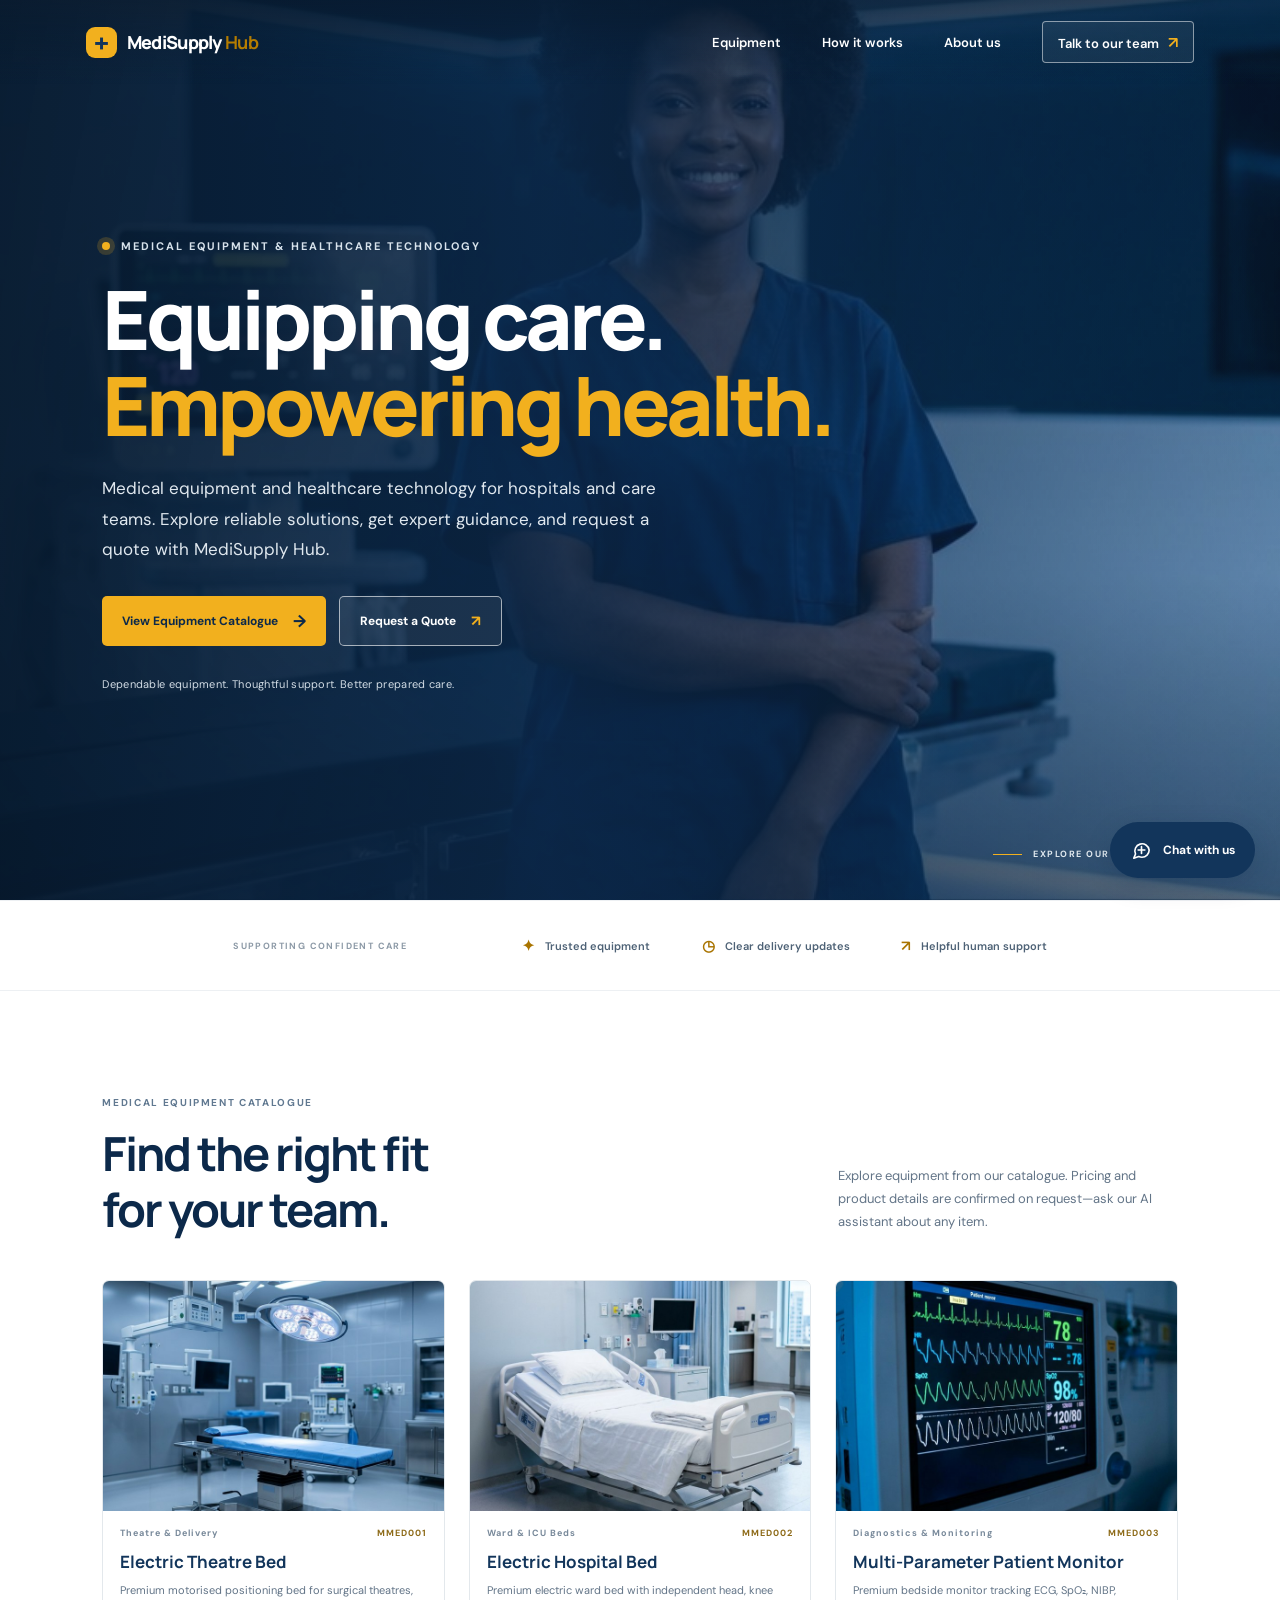
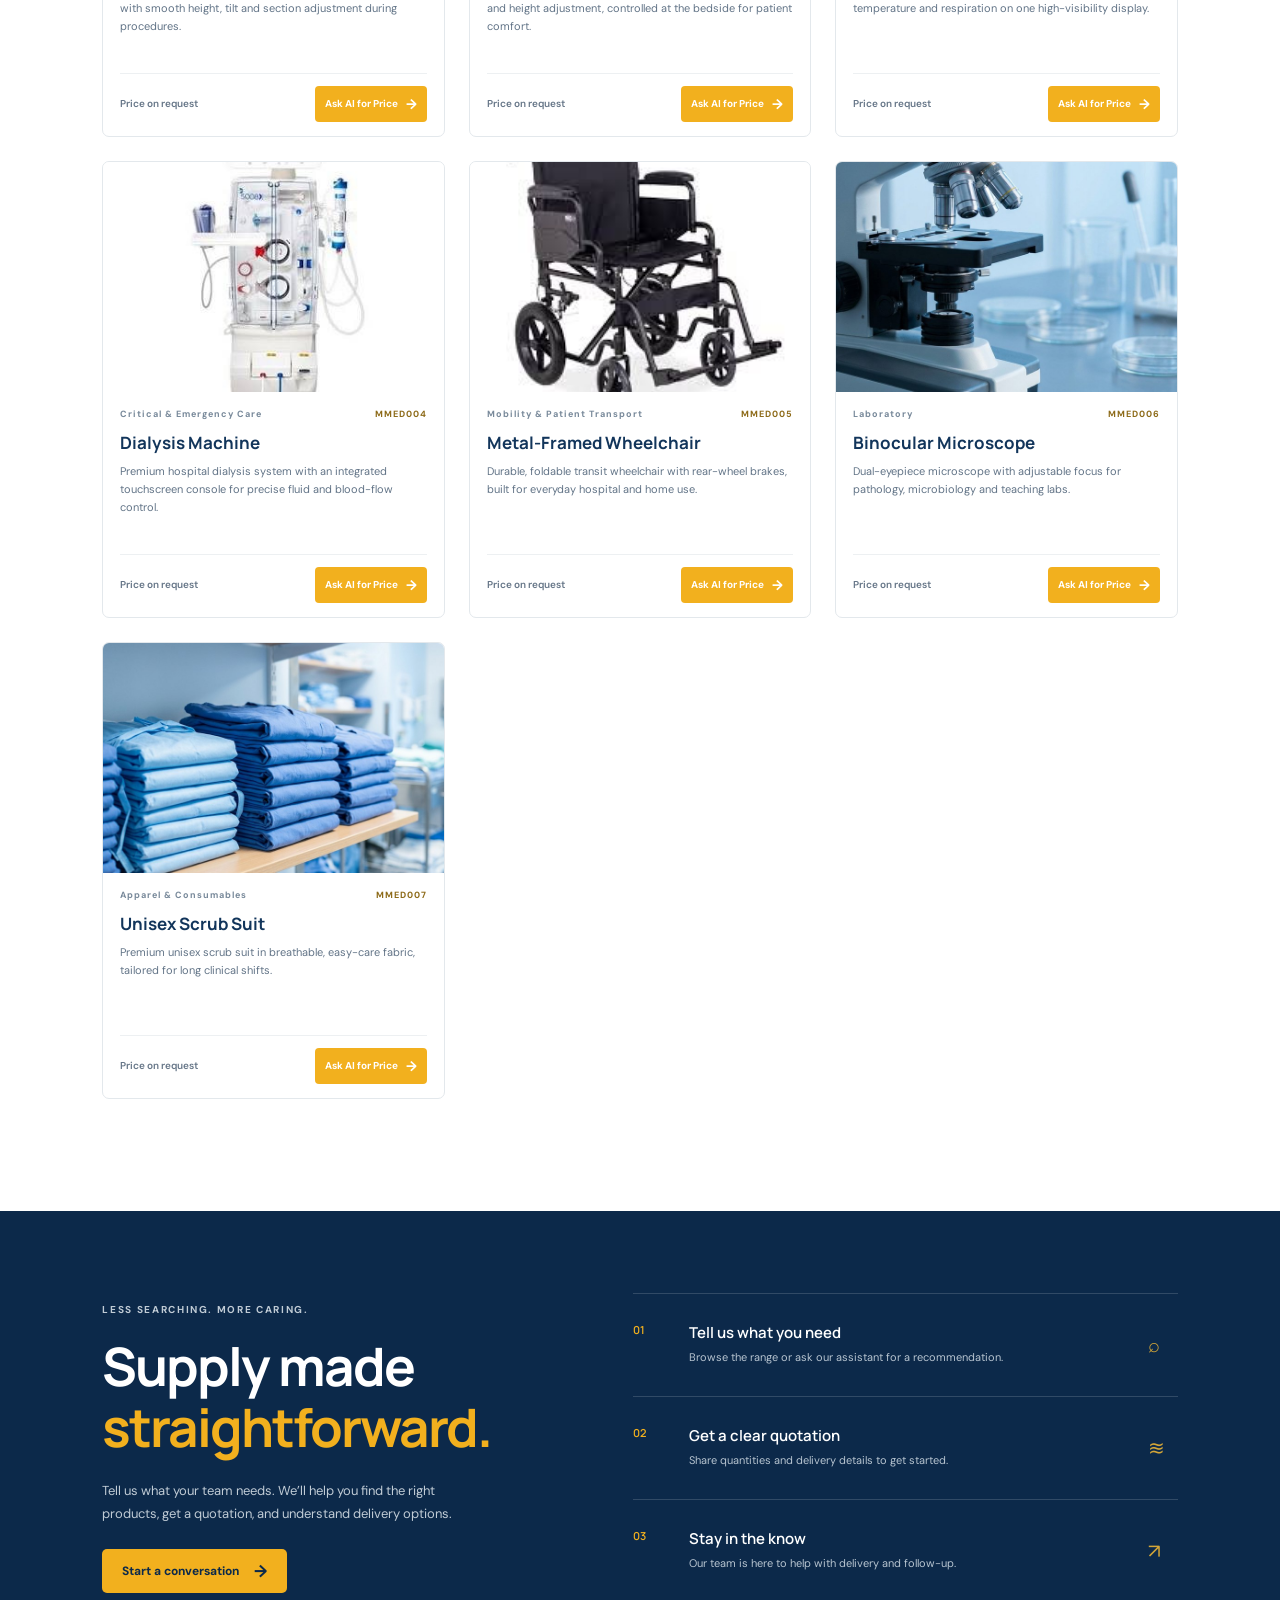
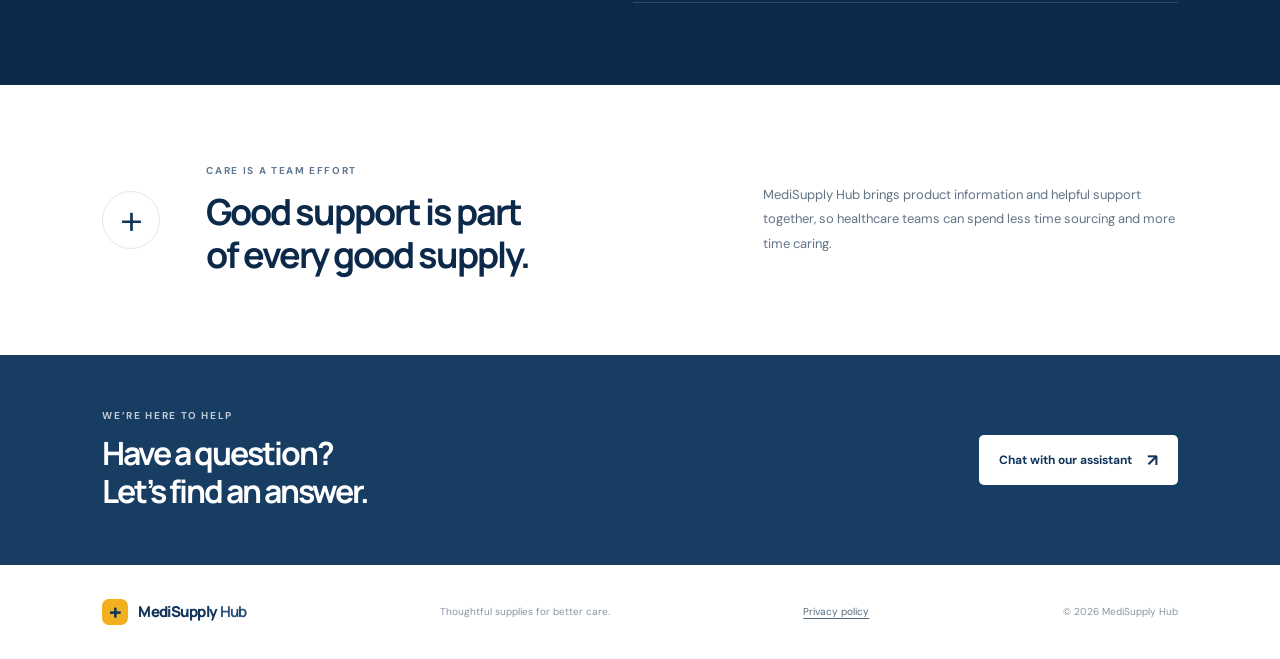
==== commit c8960f31: "Add MediSupply Hub privacy policy Co-authored-by: Copilot <223556219+Copilot@users.noreply.github.co" ====
--- a/index.html
+++ b/index.html
@@ -180,6 +180,7 @@
   <footer class="site-footer">
     <a class="wordmark footer-wordmark" href="#home" aria-label="MediSupply Hub home"><span class="brand-mark" aria-hidden="true">+</span><span>MediSupply <strong>Hub</strong></span></a>
     <p>Thoughtful supplies for better care.</p>
+    <a class="footer-policy-link" href="privacy.html">Privacy policy</a>
     <span>© <span id="year"></span> MediSupply Hub</span>
   </footer>
 
--- a/styles.css
+++ b/styles.css
@@ -174,7 +174,27 @@
 .footer-wordmark strong { color: var(--navy-soft); }
 .footer-wordmark .brand-mark { width: 26px; height: 26px; border-radius: 7px; font-size: 22px; }
 .site-footer p { margin: 0; }
+.footer-policy-link { color: #536a7d; text-decoration: underline; text-underline-offset: 3px; }
+.footer-policy-link:hover { color: var(--navy); }
 .site-footer > span { white-space: nowrap; }
+
+.policy-page { min-height: 100vh; background: #f7f9fa; }
+.policy-header { min-height: 78px; display: flex; align-items: center; justify-content: space-between; gap: 20px; padding: 14px max(6vw, calc((100vw - 1060px) / 2)); border-bottom: 1px solid var(--line); background: #fff; }
+.policy-header .wordmark { color: var(--navy); }
+.policy-header .wordmark strong { color: var(--navy-soft); }
+.policy-home-link { color: var(--navy); font-size: 12px; font-weight: 700; }
+.policy-home-link:hover { text-decoration: underline; text-underline-offset: 4px; }
+.policy-main { width: min(100% - 40px, 860px); margin: 54px auto 80px; padding: clamp(24px, 5vw, 56px); border: 1px solid var(--line); border-radius: 10px; background: #fff; box-shadow: 0 12px 40px #12355b0b; }
+.policy-eyebrow { margin-bottom: 12px; color: #84600c; font-size: 10px; font-weight: 700; letter-spacing: 1.5px; }
+.policy-main h1 { margin-bottom: 12px; color: var(--navy); font: 800 clamp(34px, 6vw, 48px)/1.1 var(--display); letter-spacing: -1.5px; }
+.policy-updated { margin-bottom: 30px; color: var(--muted); font-size: 12px; }
+.policy-intro { padding: 18px 20px; border-left: 3px solid var(--amber); background: #f5f8fa; color: #3c5266; font-size: 14px; line-height: 1.8; }
+.policy-main h2 { margin: 34px 0 10px; color: var(--navy); font: 700 19px/1.35 var(--display); }
+.policy-main p, .policy-main li { color: #435568; font-size: 14px; line-height: 1.8; }
+.policy-main ul { padding-left: 22px; }
+.policy-main li + li { margin-top: 6px; }
+.policy-contact { margin-top: 35px; padding-top: 23px; border-top: 1px solid var(--line); }
+.policy-footer { padding: 22px 20px; color: #647789; text-align: center; font-size: 11px; }
 
 .chat-launcher { position: fixed; right: 25px; bottom: 22px; z-index: 8; min-height: 56px; display: inline-flex; align-items: center; justify-content: center; gap: 10px; padding: 0 20px; border: 0; border-radius: 30px; color: #fff; background: var(--navy); box-shadow: 0 7px 25px #0c294a38; cursor: pointer; transition: transform .2s ease, background .2s ease; }
 .chat-launcher:hover { transform: translateY(-2px); background: #1c4977; }
@@ -255,7 +275,11 @@
   .contact-banner h2 { font-size: 30px; }
   .site-footer { min-height: 115px; display: grid; grid-template-columns: 1fr auto; gap: 5px 10px; padding: 20px 24px; }
   .site-footer p { grid-column: 1; grid-row: 2; }
+  .footer-policy-link { grid-column: 2; grid-row: 1; justify-self: end; }
   .site-footer > span { grid-column: 2; grid-row: 2; }
+  .policy-header { min-height: 66px; padding: 12px 20px; }
+  .policy-main { width: calc(100% - 28px); margin: 22px auto 40px; padding: 24px 20px; }
+  .policy-main p, .policy-main li { font-size: 13px; }
   .chat-launcher { right: 15px; bottom: 14px; min-height: 52px; padding: 0 17px; }
   .chat-overlay { padding: 3vh 3vw; }
   .chat-dialog { width: 92vw; height: 90vh; min-height: 0; border-radius: 9px; }
